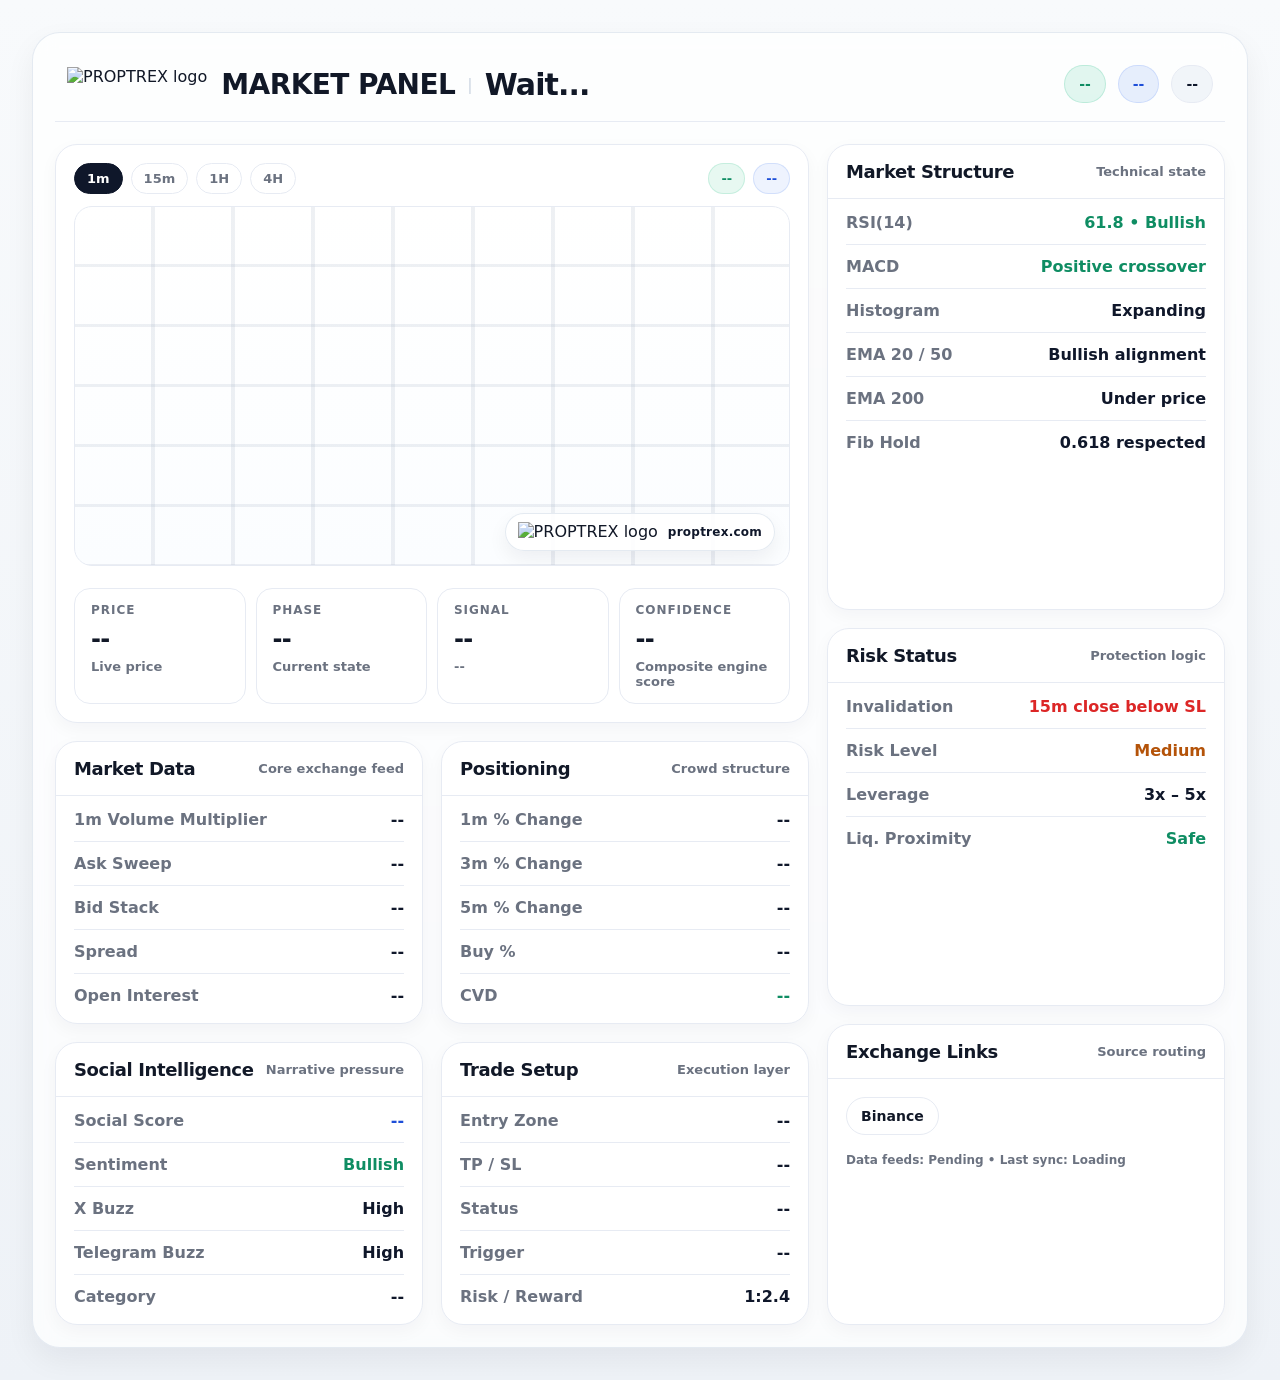
==== coin_panel.html @ f1cea9df "vvv" ====
<!DOCTYPE html>
<html lang="en">

<head>
    <meta charset="UTF-8" />
    <meta name="viewport" content="width=device-width, initial-scale=1.0" />
    <title>PROPTREX Market Panel</title>
    <style>
        :root {
            --bg: #f5f7fb;
            --card: #ffffff;
            --line: #e7ebf3;
            --text: #111827;
            --muted: #6b7280;
            --soft: #94a3b8;
            --green: #14b87a;
            --red: #ef4444;
            --amber: #f59e0b;
            --blue: #2563eb;
            --chip: #f1f5f9;
            --shadow: 0 12px 30px rgba(15, 23, 42, .06);
            --radius: 18px;
        }

        * {
            box-sizing: border-box
        }

        body {
            margin: 0;
            background: linear-gradient(180deg, #f8fafc 0%, #eef2f7 100%);
            font-family: Inter, ui-sans-serif, system-ui, -apple-system, Segoe UI, Roboto, Arial, sans-serif;
            color: var(--text);
            padding: 32px;
        }

        .wrap {
            max-width: 1280px;
            margin: 0 auto;
        }

        .panel {
            background: rgba(255, 255, 255, .72);
            border: 1px solid rgba(226, 232, 240, .9);
            backdrop-filter: blur(10px);
            border-radius: 28px;
            box-shadow: var(--shadow);
            padding: 22px;
        }

        .topbar {
            display: flex;
            align-items: center;
            justify-content: space-between;
            gap: 20px;
            padding: 10px 12px 18px;
            border-bottom: 1px solid var(--line);
            margin-bottom: 22px;
        }

        .brand {
            display: flex;
            align-items: center;
            gap: 14px;
            min-width: 0;
        }

        .brand a {
            display: flex;
            align-items: center;
            gap: 14px;
            text-decoration: none;
            color: inherit;
        }

        .brand img {
            height: 34px;
            width: auto;
            display: block;
            object-fit: contain;
        }

        .title {
            display: flex;
            align-items: center;
            gap: 12px;
            flex-wrap: wrap;
        }

        .title .divider {
            color: #cbd5e1;
        }

        .title h1 {
            margin: 0;
            font-size: 28px;
            font-weight: 800;
            letter-spacing: -.02em;
        }

        .title .pair {
            font-size: 30px;
            font-weight: 800;
            letter-spacing: -.03em;
        }

        .status {
            display: flex;
            align-items: center;
            gap: 12px;
            flex-wrap: wrap;
            justify-content: flex-end;
        }

        .chip {
            display: inline-flex;
            align-items: center;
            gap: 8px;
            padding: 10px 14px;
            border: 1px solid var(--line);
            background: var(--chip);
            border-radius: 999px;
            color: #0f172a;
            font-size: 14px;
            font-weight: 700;
            white-space: nowrap;
        }

        .chip.green {
            background: rgba(20, 184, 122, .12);
            color: #0f8d63;
            border-color: rgba(20, 184, 122, .18)
        }

        .chip.blue {
            background: rgba(37, 99, 235, .10);
            color: #1d4ed8;
            border-color: rgba(37, 99, 235, .14)
        }

        .chip.red {
            background: rgba(239, 68, 68, .10);
            color: #dc2626;
            border-color: rgba(239, 68, 68, .14)
        }

        .grid {
            display: grid;
            grid-template-columns: 1.8fr .95fr;
            gap: 18px;
        }

        .left-col,
        .right-col {
            display: grid;
            gap: 18px;
        }

        .card {
            background: var(--card);
            border: 1px solid var(--line);
            border-radius: 22px;
            box-shadow: 0 6px 18px rgba(15, 23, 42, .04);
        }

        .card-header {
            display: flex;
            align-items: center;
            justify-content: space-between;
            gap: 12px;
            padding: 16px 18px;
            border-bottom: 1px solid var(--line);
        }

        .card-title {
            margin: 0;
            font-size: 18px;
            font-weight: 800;
            letter-spacing: -.02em;
        }

        .sub {
            color: var(--muted);
            font-size: 13px;
            font-weight: 600;
        }

        .hero {
            overflow: hidden;
        }

        .hero-body {
            padding: 0;
        }

        .chart-wrap {
            position: relative;
            padding: 18px 18px 8px;
        }

        .chart-meta {
            display: flex;
            justify-content: space-between;
            align-items: center;
            gap: 12px;
            margin-bottom: 12px;
            flex-wrap: wrap;
        }

        .tf {
            display: flex;
            gap: 8px;
            flex-wrap: wrap;
        }

        .tf span {
            padding: 7px 12px;
            border-radius: 999px;
            border: 1px solid var(--line);
            background: #fff;
            color: var(--muted);
            font-size: 13px;
            font-weight: 700;
        }

        .tf span.active {
            background: #0f172a;
            color: #fff;
            border-color: #0f172a;
        }

        .hero-badges {
            display: flex;
            gap: 8px;
            flex-wrap: wrap;
        }

        .hero-badges .pill {
            padding: 7px 12px;
            border-radius: 999px;
            font-size: 13px;
            font-weight: 800;
            border: 1px solid var(--line);
            background: #fff;
        }

        .hero-badges .long {
            color: #0f8d63;
            background: rgba(20, 184, 122, .10);
            border-color: rgba(20, 184, 122, .16);
        }

        .hero-badges .short {
            color: #dc2626;
            background: rgba(239, 68, 68, .10);
            border-color: rgba(239, 68, 68, .14);
        }

        .hero-badges .conf {
            color: #1d4ed8;
            background: rgba(37, 99, 235, .08);
            border-color: rgba(37, 99, 235, .14);
        }

        .chart-box {
            position: relative;
            height: 360px;
            border: 1px solid var(--line);
            border-radius: 18px;
            overflow: hidden;
            background:
                linear-gradient(transparent 95%, rgba(148, 163, 184, .16) 95%) 0 0/100% 60px,
                linear-gradient(90deg, transparent 95%, rgba(148, 163, 184, .16) 95%) 0 0/80px 100%,
                linear-gradient(180deg, #ffffff 0%, #fbfdff 100%);
        }

        .chart-svg {
            position: absolute;
            inset: 0;
            width: 100%;
            height: 100%;
        }

        .watermark {
            position: absolute;
            right: 14px;
            bottom: 14px;
            display: flex;
            align-items: center;
            gap: 10px;
            padding: 8px 12px;
            border-radius: 999px;
            background: rgba(255, 255, 255, .88);
            border: 1px solid rgba(226, 232, 240, .9);
            box-shadow: 0 8px 20px rgba(15, 23, 42, .06);
            text-decoration: none;
            color: inherit;
        }

        .watermark img {
            height: 20px;
            width: auto;
            display: block;
        }

        .watermark span {
            font-size: 12px;
            font-weight: 800;
            color: #0f172a;
            letter-spacing: .02em;
        }

        .legend {
            display: grid;
            grid-template-columns: repeat(4, minmax(0, 1fr));
            gap: 10px;
            padding: 14px 18px 18px;
        }

        .metric {
            padding: 14px 16px;
            border: 1px solid var(--line);
            border-radius: 16px;
            background: #fff;
        }

        .metric .k {
            color: var(--muted);
            font-size: 12px;
            font-weight: 700;
            text-transform: uppercase;
            letter-spacing: .08em;
            margin-bottom: 8px;
        }

        .metric .v {
            font-size: 24px;
            font-weight: 800;
            letter-spacing: -.03em;
        }

        .metric .s {
            margin-top: 6px;
            font-size: 13px;
            color: var(--muted);
            font-weight: 600;
        }

        .section-grid {
            display: grid;
            grid-template-columns: repeat(2, minmax(0, 1fr));
            gap: 18px;
        }

        .data-list {
            padding: 14px 18px 18px;
            display: grid;
            gap: 12px;
        }

        .row {
            display: flex;
            align-items: center;
            justify-content: space-between;
            gap: 14px;
            padding-bottom: 12px;
            border-bottom: 1px solid var(--line);
        }

        .row:last-child {
            border-bottom: none;
            padding-bottom: 0;
        }

        .label {
            color: var(--muted);
            font-weight: 600;
        }

        .value {
            font-weight: 800;
            color: #0f172a;
            text-align: right;
        }

        .value.green {
            color: #0f8d63
        }

        .value.red {
            color: #dc2626
        }

        .value.amber {
            color: #b45309
        }

        .value.blue {
            color: #1d4ed8
        }

        .links {
            display: flex;
            flex-wrap: wrap;
            gap: 10px;
            padding: 18px;
        }

        .link-btn {
            display: inline-flex;
            align-items: center;
            justify-content: center;
            padding: 10px 14px;
            border-radius: 999px;
            border: 1px solid var(--line);
            background: #fff;
            color: #111827;
            text-decoration: none;
            font-size: 14px;
            font-weight: 800;
        }

        .footer-note {
            padding: 0 18px 18px;
            color: var(--muted);
            font-size: 12px;
            font-weight: 600;
        }

        @media (max-width: 1100px) {
            .grid {
                grid-template-columns: 1fr
            }

            .legend {
                grid-template-columns: repeat(2, minmax(0, 1fr))
            }
        }

        @media (max-width: 760px) {
            body {
                padding: 16px
            }

            .panel {
                padding: 14px
            }

            .topbar {
                padding: 8px 6px 14px
            }

            .title h1 {
                font-size: 22px
            }

            .title .pair {
                font-size: 24px
            }

            .section-grid {
                grid-template-columns: 1fr
            }

            .legend {
                grid-template-columns: 1fr
            }

            .brand img {
                height: 28px
            }

            .chart-box {
                height: 280px
            }
        }
    </style>
</head>

<body>
    <div class="wrap">
        <section class="panel">
            <header class="topbar">
                <div class="brand">
                    <a href="https://proptrex.com" target="_blank" rel="noopener noreferrer">
                        <img alt="PROPTREX logo"
                            src="[data-uri]" />
                    </a>
                    <div class="title">
                        <h1 id="topCoinSymbol">MARKET PANEL</h1>
                        <span class="divider">|</span>
                        <div class="pair" id="topCoinMarket">Wait...</div>
                    </div>
                </div>

                <div class="status">
                    <span class="chip green" id="topPriceChange">--</span>
                    <span class="chip blue" id="topDirection">--</span>
                    <span class="chip" id="topScore">--</span>
                </div>
            </header>

            <div class="grid">
                <div class="left-col">
                    <article class="card hero">
                        <div class="hero-body">
                            <div class="chart-wrap">
                                <div class="chart-meta">
                                    <div class="tf">
                                        <span class="active">1m</span>
                                        <span>15m</span>
                                        <span>1H</span>
                                        <span>4H</span>
                                    </div>

                                    <div class="hero-badges">
                                        <span class="pill long" id="pillDirection">--</span>
                                        <span class="pill conf" id="pillScore">--</span>
                                    </div>
                                </div>

                                <div class="chart-box">
                                    <svg class="chart-svg" viewBox="0 0 1000 420" preserveAspectRatio="none"
                                        aria-hidden="true" id="miniChart">
                                        <!-- Dynamic chart elements will go here -->
                                    </svg>

                                    <a class="watermark" href="https://proptrex.com" target="_blank"
                                        rel="noopener noreferrer">
                                        <img alt="PROPTREX logo"
                                            src="[data-uri]" />
                                        <span>proptrex.com</span>
                                    </a>
                                </div>
                            </div>

                            <div class="legend">
                                <div class="metric">
                                    <div class="k">Price</div>
                                    <div class="v" id="lgPrice">--</div>
                                    <div class="s">Live price</div>
                                </div>
                                <div class="metric">
                                    <div class="k">Phase</div>
                                    <div class="v" id="lgPhase">--</div>
                                    <div class="s">Current state</div>
                                </div>
                                <div class="metric">
                                    <div class="k">Signal</div>
                                    <div class="v" id="lgSignal">--</div>
                                    <div class="s" id="lgScore">--</div>
                                </div>
                                <div class="metric">
                                    <div class="k">Confidence</div>
                                    <div class="v" id="lgConf">--</div>
                                    <div class="s">Composite engine score</div>
                                </div>
                            </div>
                        </div>
                    </article>

                    <div class="section-grid">
                        <article class="card">
                            <div class="card-header">
                                <h2 class="card-title">Market Data</h2>
                                <span class="sub">Core exchange feed</span>
                            </div>
                            <div class="data-list">
                                <div class="row"><span class="label">1m Volume Multiplier</span><span class="value"
                                        id="md_volx">--</span></div>
                                <div class="row"><span class="label">Ask Sweep</span><span class="value"
                                        id="md_ask">--</span></div>
                                <div class="row"><span class="label">Bid Stack</span><span class="value"
                                        id="md_bid">--</span></div>
                                <div class="row"><span class="label">Spread</span><span class="value"
                                        id="md_spread">--</span></div>
                                <div class="row"><span class="label">Open Interest</span><span class="value"
                                        id="md_oi">--</span></div>
                            </div>
                        </article>

                        <article class="card">
                            <div class="card-header">
                                <h2 class="card-title">Positioning</h2>
                                <span class="sub">Crowd structure</span>
                            </div>
                            <div class="data-list">
                                <div class="row"><span class="label">1m % Change</span><span class="value"
                                        id="pos_m1">--</span></div>
                                <div class="row"><span class="label">3m % Change</span><span class="value"
                                        id="pos_m3">--</span></div>
                                <div class="row"><span class="label">5m % Change</span><span class="value"
                                        id="pos_m5">--</span></div>
                                <div class="row"><span class="label">Buy %</span><span class="value"
                                        id="pos_buy">--</span></div>
                                <div class="row"><span class="label">CVD</span><span class="value green"
                                        id="pos_cvd">--</span></div>
                            </div>
                        </article>

                        <article class="card">
                            <div class="card-header">
                                <h2 class="card-title">Social Intelligence</h2>
                                <span class="sub">Narrative pressure</span>
                            </div>
                            <div class="data-list">
                                <div class="row"><span class="label">Social Score</span><span class="value blue"
                                        id="soc_score">--</span></div>
                                <div class="row"><span class="label">Sentiment</span><span
                                        class="value green">Bullish</span></div>
                                <div class="row"><span class="label">X Buzz</span><span class="value">High</span></div>
                                <div class="row"><span class="label">Telegram Buzz</span><span class="value">High</span>
                                </div>
                                <div class="row"><span class="label">Category</span><span class="value"
                                        id="soc_cat">--</span></div>
                            </div>
                        </article>

                        <article class="card">
                            <div class="card-header">
                                <h2 class="card-title">Trade Setup</h2>
                                <span class="sub">Execution layer</span>
                            </div>
                            <div class="data-list">
                                <div class="row"><span class="label">Entry Zone</span><span class="value"
                                        id="ts_entry">--</span></div>
                                <div class="row"><span class="label">TP / SL</span><span class="value"
                                        id="ts_tp">--</span></div>
                                <div class="row"><span class="label">Status</span><span class="value"
                                        id="ts_status">--</span></div>
                                <div class="row"><span class="label">Trigger</span><span class="value"
                                        id="ts_trigger">--</span></div>
                                <div class="row"><span class="label">Risk / Reward</span><span
                                        class="value">1:2.4</span></div>
                            </div>
                        </article>
                    </div>
                </div>

                <div class="right-col">
                    <article class="card">
                        <div class="card-header">
                            <h2 class="card-title">Market Structure</h2>
                            <span class="sub">Technical state</span>
                        </div>
                        <div class="data-list">
                            <div class="row"><span class="label">RSI(14)</span><span class="value green">61.8 •
                                    Bullish</span></div>
                            <div class="row"><span class="label">MACD</span><span class="value green">Positive
                                    crossover</span></div>
                            <div class="row"><span class="label">Histogram</span><span class="value">Expanding</span>
                            </div>
                            <div class="row"><span class="label">EMA 20 / 50</span><span class="value">Bullish
                                    alignment</span></div>
                            <div class="row"><span class="label">EMA 200</span><span class="value">Under price</span>
                            </div>
                            <div class="row"><span class="label">Fib Hold</span><span class="value">0.618
                                    respected</span></div>
                        </div>
                    </article>

                    <article class="card">
                        <div class="card-header">
                            <h2 class="card-title">Risk Status</h2>
                            <span class="sub">Protection logic</span>
                        </div>
                        <div class="data-list">
                            <div class="row"><span class="label">Invalidation</span><span class="value red">15m close
                                    below SL</span></div>
                            <div class="row"><span class="label">Risk Level</span><span
                                    class="value amber">Medium</span></div>
                            <div class="row"><span class="label">Leverage</span><span class="value">3x – 5x</span></div>
                            <div class="row"><span class="label">Liq. Proximity</span><span
                                    class="value green">Safe</span></div>
                        </div>
                    </article>

                    <article class="card">
                        <div class="card-header">
                            <h2 class="card-title">Exchange Links</h2>
                            <span class="sub">Source routing</span>
                        </div>
                        <div class="links" id="refLinks">
                            <a class="link-btn" href="#" target="_blank" rel="noopener noreferrer">Binance</a>
                        </div>
                        <div class="footer-note" id="footerNote">
                            Data feeds: Pending • Last sync: Loading
                        </div>
                    </article>
                </div>
            </div>
        </section>
    </div>

    <script>
        const symbolParam = window.location.pathname.split("/").pop();

        async function loadData() {
            try {
                const res = await fetch("/api/coin/" + symbolParam);
                if (!res.ok) return;
                const payload = await res.json();
                const coin = payload.coin;
                const config = payload.config;

                document.title = coin.symbol.split(" ")[0] + " - PROPTREX Market Panel";
                document.getElementById("topCoinSymbol").innerText = coin.symbol.split(" ")[0];
                document.getElementById("topCoinMarket").innerText = coin.type === "PERP" ? "VADELİ İŞLEMLER" : "SPOT PİYASA";

                document.getElementById("topPriceChange").innerText = coin.price;
                document.getElementById("topDirection").innerText = coin.direction + " BIAS";
                document.getElementById("topDirection").className = coin.direction === "LONG" ? "chip green" : "chip red";

                document.getElementById("topScore").innerText = "Score " + coin.score;
                document.getElementById("pillDirection").innerText = coin.direction;
                document.getElementById("pillDirection").className = coin.direction === "LONG" ? "pill long" : "pill short";
                document.getElementById("pillScore").innerText = "AI " + coin.score;

                document.getElementById("lgPrice").innerText = "$" + coin.price;
                document.getElementById("lgPhase").innerText = coin.phase;
                document.getElementById("lgSignal").innerText = coin.direction;
                document.getElementById("lgSignal").style.color = coin.direction === "LONG" ? "#0f8d63" : "#dc2626";
                document.getElementById("lgConf").innerText = coin.score + "%";
                document.getElementById("lgScore").innerText = "Score: " + coin.score;

                document.getElementById("md_volx").innerText = coin.volx;
                document.getElementById("md_ask").innerText = coin.ask_sweep;
                document.getElementById("md_bid").innerText = coin.bid_stack;
                document.getElementById("md_spread").innerText = coin.spread;
                document.getElementById("md_oi").innerText = coin.oi_delta;

                document.getElementById("pos_m1").innerText = coin.m1 + "%";
                document.getElementById("pos_m3").innerText = coin.m3 + "%";
                document.getElementById("pos_m5").innerText = coin.m5 + "%";
                document.getElementById("pos_buy").innerText = coin.buy_pct + "%";
                document.getElementById("pos_cvd").innerText = coin.cvd;
                document.getElementById("pos_cvd").className = coin.cvd === "↑" ? "value green" : "value red";

                document.getElementById("soc_score").innerText = coin.score + " / 100";
                document.getElementById("soc_cat").innerText = coin.category;

                document.getElementById("ts_entry").innerText = coin.entry_band;
                document.getElementById("ts_tp").innerText = coin.tp_sl;
                document.getElementById("ts_status").innerText = coin.status;
                document.getElementById("ts_trigger").innerText = coin.trigger;

                // Build ref links
                let linksHtml = "";
                let symClean = coin.symbol.split(" ")[0].replace("USDT", "");
                if (config.ref_binance) linksHtml += '<a class="link-btn" href="' + config.ref_binance + '" target="_blank">Binance</a>';
                if (config.ref_mexc) linksHtml += '<a class="link-btn" href="' + config.ref_mexc + '" target="_blank">MEXC</a>';
                if (config.ref_gate) linksHtml += '<a class="link-btn" href="' + config.ref_gate + '" target="_blank">Gate.io</a>';

                linksHtml += '<a class="link-btn" href="https://www.tradingview.com/symbols/' + symClean + 'USDT/" target="_blank">TradingView</a>';
                if (config.promo_link) linksHtml += '<a class="link-btn" href="' + config.promo_link + '" target="_blank">Platform</a>';

                document.getElementById("refLinks").innerHTML = linksHtml;
                document.getElementById("footerNote").innerText = "Proptrex Algo • Loaded: " + coin.time;

                // Render basic SVG chart simulating price action based on direction
                let isLong = coin.direction === "LONG";
                document.getElementById("miniChart").innerHTML = `
              <!-- support/resistance -->
              <line x1="40" y1="100" x2="960" y2="100" stroke="#ef4444" stroke-width="2"/>
              <line x1="40" y1="260" x2="960" y2="260" stroke="#14b87a" stroke-width="2"/>
              <!-- MACD -->
              <path d="M40 ${isLong ? '390' : '350'} C250 ${isLong ? '380' : '360'}, 500 ${isLong ? '360' : '380'}, 960 ${isLong ? '350' : '390'}" fill="none" stroke="${isLong ? '#0ea5e9' : '#ef4444'}" stroke-width="2.5"/>
              <path d="M40 280 C120 275, 180 268, 260 250 S430 215, 530 188 S735 165, 960 160" fill="none" stroke="#f59e0b" stroke-width="3"/>
            `;

            } catch (e) {
                console.error(e);
            }
        }

        // Refresh loop
        loadData();
        setInterval(loadData, 3000);
    </script>
</body>

</html>
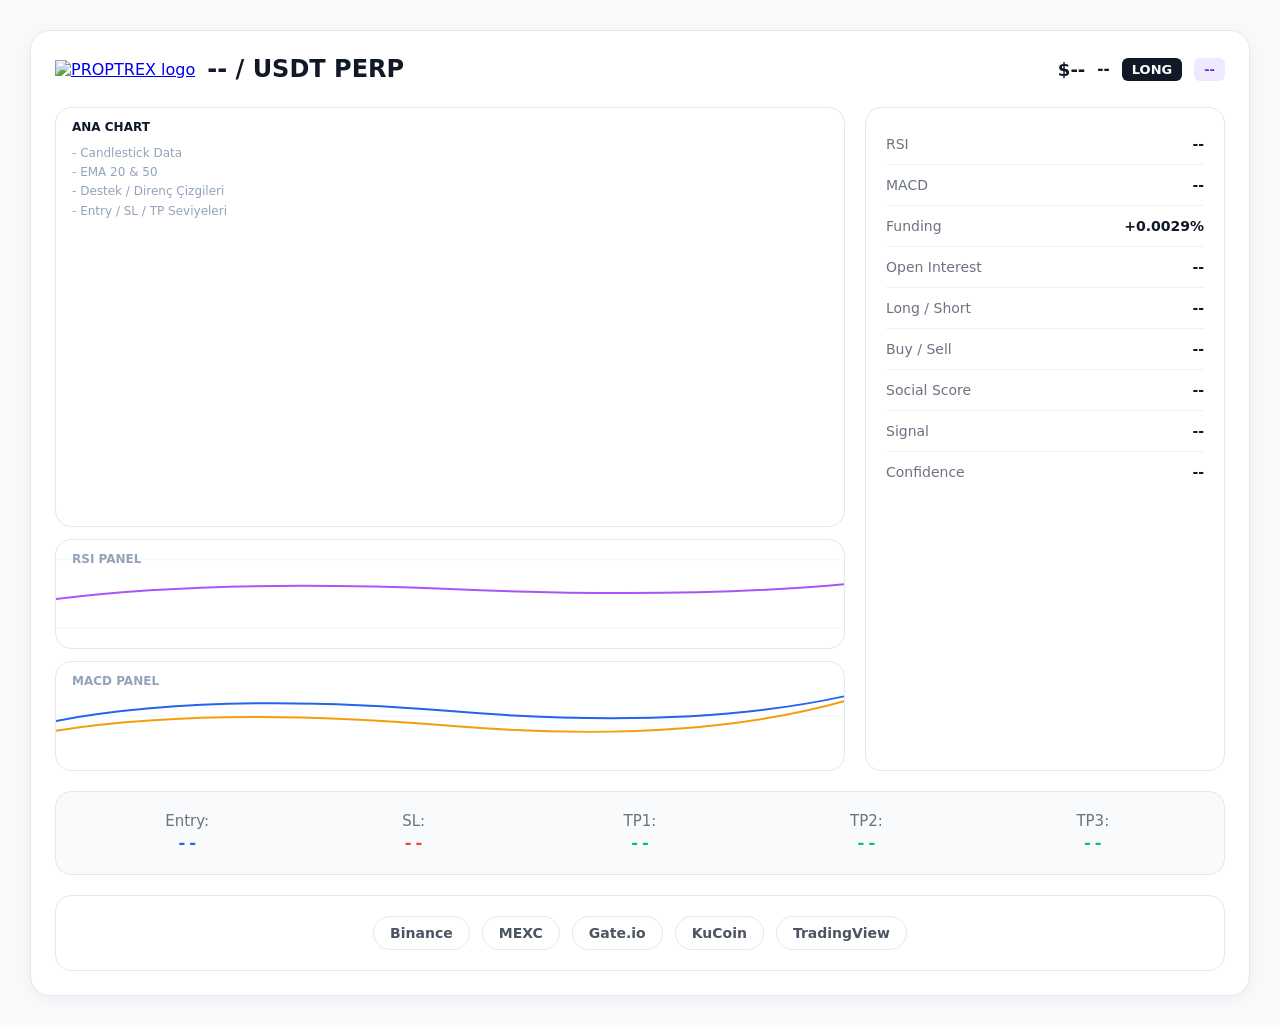
==== commit 93ca940c: "cv" ====
--- a/coin_panel.html
+++ b/coin_panel.html
@@ -6,690 +6,347 @@
     <meta name="viewport" content="width=device-width, initial-scale=1.0" />
     <title>PROPTREX Market Panel</title>
     <style>
-        :root {
-            --bg: #f5f7fb;
-            --card: #ffffff;
-            --line: #e7ebf3;
-            --text: #111827;
-            --muted: #6b7280;
-            --soft: #94a3b8;
-            --green: #14b87a;
-            --red: #ef4444;
-            --amber: #f59e0b;
-            --blue: #2563eb;
-            --chip: #f1f5f9;
-            --shadow: 0 12px 30px rgba(15, 23, 42, .06);
-            --radius: 18px;
-        }
-
-        * {
-            box-sizing: border-box
-        }
-
         body {
             margin: 0;
-            background: linear-gradient(180deg, #f8fafc 0%, #eef2f7 100%);
-            font-family: Inter, ui-sans-serif, system-ui, -apple-system, Segoe UI, Roboto, Arial, sans-serif;
-            color: var(--text);
-            padding: 32px;
-        }
-
-        .wrap {
+            padding: 30px;
+            background: #f8fafc;
+            font-family: 'Inter', system-ui, -apple-system, sans-serif;
+            color: #111827;
+        }
+
+        .panel {
             max-width: 1280px;
-            margin: 0 auto;
-        }
-
-        .panel {
-            background: rgba(255, 255, 255, .72);
-            border: 1px solid rgba(226, 232, 240, .9);
-            backdrop-filter: blur(10px);
-            border-radius: 28px;
-            box-shadow: var(--shadow);
-            padding: 22px;
+            margin: auto;
+            background: #fff;
+            border: 1px solid #e5e7eb;
+            border-radius: 20px;
+            padding: 24px;
+            box-shadow: 0 4px 20px rgba(15, 23, 42, 0.05);
         }
 
         .topbar {
             display: flex;
+            justify-content: space-between;
             align-items: center;
-            justify-content: space-between;
-            gap: 20px;
-            padding: 10px 12px 18px;
-            border-bottom: 1px solid var(--line);
-            margin-bottom: 22px;
+            margin-bottom: 24px;
+            flex-wrap: wrap;
+            gap: 16px;
         }
 
         .brand {
-            display: flex;
-            align-items: center;
-            gap: 14px;
-            min-width: 0;
-        }
-
-        .brand a {
-            display: flex;
-            align-items: center;
-            gap: 14px;
-            text-decoration: none;
-            color: inherit;
-        }
-
-        .brand img {
-            height: 34px;
-            width: auto;
-            display: block;
-            object-fit: contain;
-        }
-
-        .title {
             display: flex;
             align-items: center;
             gap: 12px;
-            flex-wrap: wrap;
-        }
-
-        .title .divider {
-            color: #cbd5e1;
-        }
-
-        .title h1 {
+        }
+
+        .brand img {
+            height: 32px;
+            width: auto;
+        }
+
+        .brand h1 {
             margin: 0;
-            font-size: 28px;
-            font-weight: 800;
-            letter-spacing: -.02em;
-        }
-
-        .title .pair {
-            font-size: 30px;
-            font-weight: 800;
-            letter-spacing: -.03em;
-        }
-
-        .status {
-            display: flex;
-            align-items: center;
-            gap: 12px;
-            flex-wrap: wrap;
-            justify-content: flex-end;
-        }
-
-        .chip {
-            display: inline-flex;
-            align-items: center;
-            gap: 8px;
-            padding: 10px 14px;
-            border: 1px solid var(--line);
-            background: var(--chip);
-            border-radius: 999px;
-            color: #0f172a;
-            font-size: 14px;
-            font-weight: 700;
-            white-space: nowrap;
-        }
-
-        .chip.green {
-            background: rgba(20, 184, 122, .12);
-            color: #0f8d63;
-            border-color: rgba(20, 184, 122, .18)
-        }
-
-        .chip.blue {
-            background: rgba(37, 99, 235, .10);
-            color: #1d4ed8;
-            border-color: rgba(37, 99, 235, .14)
-        }
-
-        .chip.red {
-            background: rgba(239, 68, 68, .10);
-            color: #dc2626;
-            border-color: rgba(239, 68, 68, .14)
-        }
-
-        .grid {
-            display: grid;
-            grid-template-columns: 1.8fr .95fr;
-            gap: 18px;
-        }
-
-        .left-col,
-        .right-col {
-            display: grid;
-            gap: 18px;
-        }
-
-        .card {
-            background: var(--card);
-            border: 1px solid var(--line);
-            border-radius: 22px;
-            box-shadow: 0 6px 18px rgba(15, 23, 42, .04);
-        }
-
-        .card-header {
-            display: flex;
-            align-items: center;
-            justify-content: space-between;
-            gap: 12px;
-            padding: 16px 18px;
-            border-bottom: 1px solid var(--line);
-        }
-
-        .card-title {
-            margin: 0;
-            font-size: 18px;
-            font-weight: 800;
-            letter-spacing: -.02em;
-        }
-
-        .sub {
-            color: var(--muted);
-            font-size: 13px;
-            font-weight: 600;
-        }
-
-        .hero {
-            overflow: hidden;
-        }
-
-        .hero-body {
-            padding: 0;
-        }
-
-        .chart-wrap {
-            position: relative;
-            padding: 18px 18px 8px;
-        }
-
-        .chart-meta {
-            display: flex;
-            justify-content: space-between;
-            align-items: center;
-            gap: 12px;
-            margin-bottom: 12px;
-            flex-wrap: wrap;
-        }
-
-        .tf {
-            display: flex;
-            gap: 8px;
-            flex-wrap: wrap;
-        }
-
-        .tf span {
-            padding: 7px 12px;
-            border-radius: 999px;
-            border: 1px solid var(--line);
-            background: #fff;
-            color: var(--muted);
-            font-size: 13px;
-            font-weight: 700;
-        }
-
-        .tf span.active {
-            background: #0f172a;
-            color: #fff;
-            border-color: #0f172a;
-        }
-
-        .hero-badges {
-            display: flex;
-            gap: 8px;
-            flex-wrap: wrap;
-        }
-
-        .hero-badges .pill {
-            padding: 7px 12px;
-            border-radius: 999px;
-            font-size: 13px;
-            font-weight: 800;
-            border: 1px solid var(--line);
-            background: #fff;
-        }
-
-        .hero-badges .long {
-            color: #0f8d63;
-            background: rgba(20, 184, 122, .10);
-            border-color: rgba(20, 184, 122, .16);
-        }
-
-        .hero-badges .short {
-            color: #dc2626;
-            background: rgba(239, 68, 68, .10);
-            border-color: rgba(239, 68, 68, .14);
-        }
-
-        .hero-badges .conf {
-            color: #1d4ed8;
-            background: rgba(37, 99, 235, .08);
-            border-color: rgba(37, 99, 235, .14);
-        }
-
-        .chart-box {
-            position: relative;
-            height: 360px;
-            border: 1px solid var(--line);
-            border-radius: 18px;
-            overflow: hidden;
-            background:
-                linear-gradient(transparent 95%, rgba(148, 163, 184, .16) 95%) 0 0/100% 60px,
-                linear-gradient(90deg, transparent 95%, rgba(148, 163, 184, .16) 95%) 0 0/80px 100%,
-                linear-gradient(180deg, #ffffff 0%, #fbfdff 100%);
-        }
-
-        .chart-svg {
-            position: absolute;
-            inset: 0;
-            width: 100%;
-            height: 100%;
-        }
-
-        .watermark {
-            position: absolute;
-            right: 14px;
-            bottom: 14px;
-            display: flex;
-            align-items: center;
-            gap: 10px;
-            padding: 8px 12px;
-            border-radius: 999px;
-            background: rgba(255, 255, 255, .88);
-            border: 1px solid rgba(226, 232, 240, .9);
-            box-shadow: 0 8px 20px rgba(15, 23, 42, .06);
-            text-decoration: none;
-            color: inherit;
-        }
-
-        .watermark img {
-            height: 20px;
-            width: auto;
-            display: block;
-        }
-
-        .watermark span {
-            font-size: 12px;
-            font-weight: 800;
-            color: #0f172a;
-            letter-spacing: .02em;
-        }
-
-        .legend {
-            display: grid;
-            grid-template-columns: repeat(4, minmax(0, 1fr));
-            gap: 10px;
-            padding: 14px 18px 18px;
-        }
-
-        .metric {
-            padding: 14px 16px;
-            border: 1px solid var(--line);
-            border-radius: 16px;
-            background: #fff;
-        }
-
-        .metric .k {
-            color: var(--muted);
-            font-size: 12px;
-            font-weight: 700;
-            text-transform: uppercase;
-            letter-spacing: .08em;
-            margin-bottom: 8px;
-        }
-
-        .metric .v {
             font-size: 24px;
             font-weight: 800;
-            letter-spacing: -.03em;
-        }
-
-        .metric .s {
-            margin-top: 6px;
+        }
+
+        .top-stats {
+            display: flex;
+            gap: 12px;
+            align-items: center;
+            font-weight: 700;
+            font-size: 15px;
+            flex-wrap: wrap;
+        }
+
+        .top-stats .price {
+            color: #111827;
+            font-size: 18px;
+        }
+
+        .top-stats .change.up {
+            color: #10b981;
+        }
+
+        .top-stats .change.down {
+            color: #ef4444;
+        }
+
+        .top-stats .signal {
+            background: #111827;
+            color: #fff;
+            padding: 4px 10px;
+            border-radius: 6px;
             font-size: 13px;
-            color: var(--muted);
+        }
+
+        .top-stats .confidence {
+            background: #ede9fe;
+            color: #6d28d9;
+            padding: 4px 10px;
+            border-radius: 6px;
+            font-size: 13px;
+        }
+
+        .top-stats .signal.short {
+            background: #ef4444;
+        }
+
+        .top-stats .signal.long {
+            background: #10b981;
+        }
+
+        .main-grid {
+            display: grid;
+            grid-template-columns: 2fr 360px;
+            gap: 20px;
+        }
+
+        .chart-area {
+            display: grid;
+            grid-template-rows: 420px 110px 110px;
+            gap: 12px;
+        }
+
+        .chart-box,
+        .indicator-box,
+        .side-panel,
+        .trade-strip,
+        .links {
+            background: #fff;
+            border: 1px solid #e5e7eb;
+            border-radius: 16px;
+        }
+
+        .chart-box,
+        .indicator-box {
+            display: flex;
+            flex-direction: column;
+            color: #6b7280;
+            font-weight: 700;
+            position: relative;
+            overflow: hidden;
+        }
+
+        .chart-title {
+            position: absolute;
+            top: 12px;
+            left: 16px;
+            font-size: 12px;
+            color: #94a3b8;
+            z-index: 10;
+        }
+
+        .chart-list {
+            position: absolute;
+            top: 36px;
+            left: 16px;
+            font-size: 12px;
+            font-weight: 500;
+            color: #94a3b8;
+            z-index: 10;
+            line-height: 1.6;
+        }
+
+        .side-panel {
+            padding: 16px 20px;
+        }
+
+        .info-row {
+            display: flex;
+            justify-content: space-between;
+            padding: 12px 0;
+            border-bottom: 1px solid #eef2f7;
+            font-size: 14px;
+        }
+
+        .info-row:last-child {
+            border-bottom: none;
+        }
+
+        .info-row span {
+            color: #6b7280;
+            font-weight: 500;
+        }
+
+        .info-row strong {
+            color: #111827;
+            font-weight: 700;
+        }
+
+        .trade-strip {
+            margin-top: 20px;
+            padding: 20px 24px;
+            display: grid;
+            grid-template-columns: repeat(5, 1fr);
+            gap: 12px;
+            font-size: 15px;
+            color: #6b7280;
+            text-align: center;
+            background: #f8fafc;
+        }
+
+        .trade-strip div {
+            display: flex;
+            flex-direction: column;
+            gap: 4px;
+        }
+
+        .trade-strip strong {
+            color: #111827;
+            font-size: 18px;
+            font-family: monospace;
+        }
+
+        .trade-strip strong.entry {
+            color: #2563eb;
+        }
+
+        .trade-strip strong.sl {
+            color: #ef4444;
+        }
+
+        .trade-strip strong.tp {
+            color: #10b981;
+        }
+
+        .links {
+            margin-top: 20px;
+            padding: 20px;
+            display: flex;
+            flex-wrap: wrap;
+            justify-content: center;
+            gap: 12px;
+        }
+
+        .links a {
+            padding: 8px 16px;
+            border: 1px solid #e5e7eb;
+            border-radius: 999px;
+            text-decoration: none;
+            color: #4b5563;
+            font-size: 14px;
             font-weight: 600;
-        }
-
-        .section-grid {
-            display: grid;
-            grid-template-columns: repeat(2, minmax(0, 1fr));
-            gap: 18px;
-        }
-
-        .data-list {
-            padding: 14px 18px 18px;
-            display: grid;
-            gap: 12px;
-        }
-
-        .row {
-            display: flex;
-            align-items: center;
-            justify-content: space-between;
-            gap: 14px;
-            padding-bottom: 12px;
-            border-bottom: 1px solid var(--line);
-        }
-
-        .row:last-child {
-            border-bottom: none;
-            padding-bottom: 0;
-        }
-
-        .label {
-            color: var(--muted);
-            font-weight: 600;
-        }
-
-        .value {
-            font-weight: 800;
-            color: #0f172a;
-            text-align: right;
-        }
-
-        .value.green {
-            color: #0f8d63
-        }
-
-        .value.red {
-            color: #dc2626
-        }
-
-        .value.amber {
-            color: #b45309
-        }
-
-        .value.blue {
-            color: #1d4ed8
-        }
-
-        .links {
-            display: flex;
-            flex-wrap: wrap;
-            gap: 10px;
-            padding: 18px;
-        }
-
-        .link-btn {
-            display: inline-flex;
-            align-items: center;
-            justify-content: center;
-            padding: 10px 14px;
-            border-radius: 999px;
-            border: 1px solid var(--line);
-            background: #fff;
+            transition: all 0.2s;
+        }
+
+        .links a:hover {
+            background: #f3f4f6;
             color: #111827;
-            text-decoration: none;
-            font-size: 14px;
-            font-weight: 800;
-        }
-
-        .footer-note {
-            padding: 0 18px 18px;
-            color: var(--muted);
-            font-size: 12px;
-            font-weight: 600;
-        }
-
-        @media (max-width: 1100px) {
-            .grid {
-                grid-template-columns: 1fr
-            }
-
-            .legend {
-                grid-template-columns: repeat(2, minmax(0, 1fr))
-            }
-        }
-
-        @media (max-width: 760px) {
-            body {
-                padding: 16px
-            }
-
-            .panel {
-                padding: 14px
+            border-color: #d1d5db;
+        }
+
+        @media (max-width: 1024px) {
+            .main-grid {
+                grid-template-columns: 1fr;
+            }
+
+            .trade-strip {
+                grid-template-columns: repeat(2, 1fr);
+            }
+
+            .chart-area {
+                grid-template-rows: 350px 90px 90px;
+            }
+        }
+
+        @media (max-width: 640px) {
+            .trade-strip {
+                grid-template-columns: 1fr;
             }
 
             .topbar {
-                padding: 8px 6px 14px
-            }
-
-            .title h1 {
-                font-size: 22px
-            }
-
-            .title .pair {
-                font-size: 24px
-            }
-
-            .section-grid {
-                grid-template-columns: 1fr
-            }
-
-            .legend {
-                grid-template-columns: 1fr
-            }
-
-            .brand img {
-                height: 28px
-            }
-
-            .chart-box {
-                height: 280px
+                justify-content: center;
             }
         }
     </style>
 </head>
 
 <body>
-    <div class="wrap">
-        <section class="panel">
-            <header class="topbar">
-                <div class="brand">
-                    <a href="https://proptrex.com" target="_blank" rel="noopener noreferrer">
-                        <img alt="PROPTREX logo"
-                            src="[data-uri]" />
-                    </a>
-                    <div class="title">
-                        <h1 id="topCoinSymbol">MARKET PANEL</h1>
-                        <span class="divider">|</span>
-                        <div class="pair" id="topCoinMarket">Wait...</div>
+    <div class="panel">
+        <header class="topbar">
+            <div class="brand">
+                <a href="https://proptrex.com" target="_blank" rel="noopener noreferrer">
+                    <img alt="PROPTREX logo"
+                        src="[data-uri]" />
+                </a>
+                <h1 id="topSymbol">-- / USDT PERP</h1>
+            </div>
+
+            <div class="top-stats">
+                <span class="price" id="topPrice">$--</span>
+                <span class="change" id="topChange">--</span>
+                <span class="signal" id="topSignal">LONG</span>
+                <span class="confidence" id="topConfidence">--</span>
+            </div>
+        </header>
+
+        <main class="main-grid">
+            <section class="chart-area">
+                <div class="chart-box">
+                    <div class="chart-title" style="color:#0f172a;">ANA CHART</div>
+                    <div class="chart-list">
+                        - Candlestick Data<br>
+                        - EMA 20 & 50<br>
+                        - Destek / Direnç Çizgileri<br>
+                        - Entry / SL / TP Seviyeleri
                     </div>
+
+                    <svg viewBox="0 0 1000 420" preserveAspectRatio="none" aria-hidden="true"
+                        style="width:100%; height:100%; position:absolute; inset:0; z-index:0;" id="mainSvgChart">
+                    </svg>
                 </div>
 
-                <div class="status">
-                    <span class="chip green" id="topPriceChange">--</span>
-                    <span class="chip blue" id="topDirection">--</span>
-                    <span class="chip" id="topScore">--</span>
+                <div class="indicator-box">
+                    <div class="chart-title">RSI PANEL</div>
+                    <svg viewBox="0 0 1000 110" preserveAspectRatio="none"
+                        style="width:100%; height:100%; position:absolute; inset:0; z-index:0;">
+                        <line x1="0" y1="20" x2="1000" y2="20" stroke="#f1f5f9" stroke-width="1" />
+                        <line x1="0" y1="90" x2="1000" y2="90" stroke="#f1f5f9" stroke-width="1" />
+                        <path d="M0 60 Q 200 40, 500 50 T 1000 45" fill="none" stroke="#a855f7" stroke-width="2" />
+                    </svg>
                 </div>
-            </header>
-
-            <div class="grid">
-                <div class="left-col">
-                    <article class="card hero">
-                        <div class="hero-body">
-                            <div class="chart-wrap">
-                                <div class="chart-meta">
-                                    <div class="tf">
-                                        <span class="active">1m</span>
-                                        <span>15m</span>
-                                        <span>1H</span>
-                                        <span>4H</span>
-                                    </div>
-
-                                    <div class="hero-badges">
-                                        <span class="pill long" id="pillDirection">--</span>
-                                        <span class="pill conf" id="pillScore">--</span>
-                                    </div>
-                                </div>
-
-                                <div class="chart-box">
-                                    <svg class="chart-svg" viewBox="0 0 1000 420" preserveAspectRatio="none"
-                                        aria-hidden="true" id="miniChart">
-                                        <!-- Dynamic chart elements will go here -->
-                                    </svg>
-
-                                    <a class="watermark" href="https://proptrex.com" target="_blank"
-                                        rel="noopener noreferrer">
-                                        <img alt="PROPTREX logo"
-                                            src="[data-uri]" />
-                                        <span>proptrex.com</span>
-                                    </a>
-                                </div>
-                            </div>
-
-                            <div class="legend">
-                                <div class="metric">
-                                    <div class="k">Price</div>
-                                    <div class="v" id="lgPrice">--</div>
-                                    <div class="s">Live price</div>
-                                </div>
-                                <div class="metric">
-                                    <div class="k">Phase</div>
-                                    <div class="v" id="lgPhase">--</div>
-                                    <div class="s">Current state</div>
-                                </div>
-                                <div class="metric">
-                                    <div class="k">Signal</div>
-                                    <div class="v" id="lgSignal">--</div>
-                                    <div class="s" id="lgScore">--</div>
-                                </div>
-                                <div class="metric">
-                                    <div class="k">Confidence</div>
-                                    <div class="v" id="lgConf">--</div>
-                                    <div class="s">Composite engine score</div>
-                                </div>
-                            </div>
-                        </div>
-                    </article>
-
-                    <div class="section-grid">
-                        <article class="card">
-                            <div class="card-header">
-                                <h2 class="card-title">Market Data</h2>
-                                <span class="sub">Core exchange feed</span>
-                            </div>
-                            <div class="data-list">
-                                <div class="row"><span class="label">1m Volume Multiplier</span><span class="value"
-                                        id="md_volx">--</span></div>
-                                <div class="row"><span class="label">Ask Sweep</span><span class="value"
-                                        id="md_ask">--</span></div>
-                                <div class="row"><span class="label">Bid Stack</span><span class="value"
-                                        id="md_bid">--</span></div>
-                                <div class="row"><span class="label">Spread</span><span class="value"
-                                        id="md_spread">--</span></div>
-                                <div class="row"><span class="label">Open Interest</span><span class="value"
-                                        id="md_oi">--</span></div>
-                            </div>
-                        </article>
-
-                        <article class="card">
-                            <div class="card-header">
-                                <h2 class="card-title">Positioning</h2>
-                                <span class="sub">Crowd structure</span>
-                            </div>
-                            <div class="data-list">
-                                <div class="row"><span class="label">1m % Change</span><span class="value"
-                                        id="pos_m1">--</span></div>
-                                <div class="row"><span class="label">3m % Change</span><span class="value"
-                                        id="pos_m3">--</span></div>
-                                <div class="row"><span class="label">5m % Change</span><span class="value"
-                                        id="pos_m5">--</span></div>
-                                <div class="row"><span class="label">Buy %</span><span class="value"
-                                        id="pos_buy">--</span></div>
-                                <div class="row"><span class="label">CVD</span><span class="value green"
-                                        id="pos_cvd">--</span></div>
-                            </div>
-                        </article>
-
-                        <article class="card">
-                            <div class="card-header">
-                                <h2 class="card-title">Social Intelligence</h2>
-                                <span class="sub">Narrative pressure</span>
-                            </div>
-                            <div class="data-list">
-                                <div class="row"><span class="label">Social Score</span><span class="value blue"
-                                        id="soc_score">--</span></div>
-                                <div class="row"><span class="label">Sentiment</span><span
-                                        class="value green">Bullish</span></div>
-                                <div class="row"><span class="label">X Buzz</span><span class="value">High</span></div>
-                                <div class="row"><span class="label">Telegram Buzz</span><span class="value">High</span>
-                                </div>
-                                <div class="row"><span class="label">Category</span><span class="value"
-                                        id="soc_cat">--</span></div>
-                            </div>
-                        </article>
-
-                        <article class="card">
-                            <div class="card-header">
-                                <h2 class="card-title">Trade Setup</h2>
-                                <span class="sub">Execution layer</span>
-                            </div>
-                            <div class="data-list">
-                                <div class="row"><span class="label">Entry Zone</span><span class="value"
-                                        id="ts_entry">--</span></div>
-                                <div class="row"><span class="label">TP / SL</span><span class="value"
-                                        id="ts_tp">--</span></div>
-                                <div class="row"><span class="label">Status</span><span class="value"
-                                        id="ts_status">--</span></div>
-                                <div class="row"><span class="label">Trigger</span><span class="value"
-                                        id="ts_trigger">--</span></div>
-                                <div class="row"><span class="label">Risk / Reward</span><span
-                                        class="value">1:2.4</span></div>
-                            </div>
-                        </article>
-                    </div>
+
+                <div class="indicator-box">
+                    <div class="chart-title">MACD PANEL</div>
+                    <svg viewBox="0 0 1000 110" preserveAspectRatio="none"
+                        style="width:100%; height:100%; position:absolute; inset:0; z-index:0;" id="macdSvgChart">
+                        <line x1="0" y1="55" x2="1000" y2="55" stroke="#f1f5f9" stroke-width="1" />
+                        <path d="M0 60 Q 200 30, 500 50 T 1000 35" fill="none" stroke="#2563eb" stroke-width="2" />
+                        <path d="M0 70 Q 200 45, 500 65 T 1000 40" fill="none" stroke="#f59e0b" stroke-width="2" />
+                        <!-- Histograms will be added dynamically based on direction -->
+                    </svg>
                 </div>
-
-                <div class="right-col">
-                    <article class="card">
-                        <div class="card-header">
-                            <h2 class="card-title">Market Structure</h2>
-                            <span class="sub">Technical state</span>
-                        </div>
-                        <div class="data-list">
-                            <div class="row"><span class="label">RSI(14)</span><span class="value green">61.8 •
-                                    Bullish</span></div>
-                            <div class="row"><span class="label">MACD</span><span class="value green">Positive
-                                    crossover</span></div>
-                            <div class="row"><span class="label">Histogram</span><span class="value">Expanding</span>
-                            </div>
-                            <div class="row"><span class="label">EMA 20 / 50</span><span class="value">Bullish
-                                    alignment</span></div>
-                            <div class="row"><span class="label">EMA 200</span><span class="value">Under price</span>
-                            </div>
-                            <div class="row"><span class="label">Fib Hold</span><span class="value">0.618
-                                    respected</span></div>
-                        </div>
-                    </article>
-
-                    <article class="card">
-                        <div class="card-header">
-                            <h2 class="card-title">Risk Status</h2>
-                            <span class="sub">Protection logic</span>
-                        </div>
-                        <div class="data-list">
-                            <div class="row"><span class="label">Invalidation</span><span class="value red">15m close
-                                    below SL</span></div>
-                            <div class="row"><span class="label">Risk Level</span><span
-                                    class="value amber">Medium</span></div>
-                            <div class="row"><span class="label">Leverage</span><span class="value">3x – 5x</span></div>
-                            <div class="row"><span class="label">Liq. Proximity</span><span
-                                    class="value green">Safe</span></div>
-                        </div>
-                    </article>
-
-                    <article class="card">
-                        <div class="card-header">
-                            <h2 class="card-title">Exchange Links</h2>
-                            <span class="sub">Source routing</span>
-                        </div>
-                        <div class="links" id="refLinks">
-                            <a class="link-btn" href="#" target="_blank" rel="noopener noreferrer">Binance</a>
-                        </div>
-                        <div class="footer-note" id="footerNote">
-                            Data feeds: Pending • Last sync: Loading
-                        </div>
-                    </article>
-                </div>
-            </div>
+            </section>
+
+            <aside class="side-panel">
+                <div class="info-row"><span>RSI</span><strong id="p_rsi">--</strong></div>
+                <div class="info-row"><span>MACD</span><strong id="p_macd">--</strong></div>
+                <div class="info-row"><span>Funding</span><strong>+0.0029%</strong></div>
+                <div class="info-row"><span>Open Interest</span><strong id="p_oi">--</strong></div>
+                <div class="info-row"><span>Long / Short</span><strong id="p_ls">--</strong></div>
+                <div class="info-row"><span>Buy / Sell</span><strong id="p_bs">--</strong></div>
+                <div class="info-row"><span>Social Score</span><strong id="p_soc">--</strong></div>
+                <div class="info-row"><span>Signal</span><strong id="p_signal">--</strong></div>
+                <div class="info-row"><span>Confidence</span><strong id="p_conf">--</strong></div>
+            </aside>
+        </main>
+
+        <section class="trade-strip">
+            <div>Entry: <strong class="entry" id="t_entry">--</strong></div>
+            <div>SL: <strong class="sl" id="t_sl">--</strong></div>
+            <div>TP1: <strong class="tp" id="t_tp1">--</strong></div>
+            <div>TP2: <strong class="tp" id="t_tp2">--</strong></div>
+            <div>TP3: <strong class="tp" id="t_tp3">--</strong></div>
         </section>
+
+        <footer class="links" id="refLinks">
+            <a href="#">Binance</a>
+            <a href="#">MEXC</a>
+            <a href="#">Gate.io</a>
+            <a href="#">KuCoin</a>
+            <a href="#">TradingView</a>
+        </footer>
     </div>
 
     <script>
@@ -703,69 +360,85 @@
                 const coin = payload.coin;
                 const config = payload.config;
 
-                document.title = coin.symbol.split(" ")[0] + " - PROPTREX Market Panel";
-                document.getElementById("topCoinSymbol").innerText = coin.symbol.split(" ")[0];
-                document.getElementById("topCoinMarket").innerText = coin.type === "PERP" ? "VADELİ İŞLEMLER" : "SPOT PİYASA";
-
-                document.getElementById("topPriceChange").innerText = coin.price;
-                document.getElementById("topDirection").innerText = coin.direction + " BIAS";
-                document.getElementById("topDirection").className = coin.direction === "LONG" ? "chip green" : "chip red";
-
-                document.getElementById("topScore").innerText = "Score " + coin.score;
-                document.getElementById("pillDirection").innerText = coin.direction;
-                document.getElementById("pillDirection").className = coin.direction === "LONG" ? "pill long" : "pill short";
-                document.getElementById("pillScore").innerText = "AI " + coin.score;
-
-                document.getElementById("lgPrice").innerText = "$" + coin.price;
-                document.getElementById("lgPhase").innerText = coin.phase;
-                document.getElementById("lgSignal").innerText = coin.direction;
-                document.getElementById("lgSignal").style.color = coin.direction === "LONG" ? "#0f8d63" : "#dc2626";
-                document.getElementById("lgConf").innerText = coin.score + "%";
-                document.getElementById("lgScore").innerText = "Score: " + coin.score;
-
-                document.getElementById("md_volx").innerText = coin.volx;
-                document.getElementById("md_ask").innerText = coin.ask_sweep;
-                document.getElementById("md_bid").innerText = coin.bid_stack;
-                document.getElementById("md_spread").innerText = coin.spread;
-                document.getElementById("md_oi").innerText = coin.oi_delta;
-
-                document.getElementById("pos_m1").innerText = coin.m1 + "%";
-                document.getElementById("pos_m3").innerText = coin.m3 + "%";
-                document.getElementById("pos_m5").innerText = coin.m5 + "%";
-                document.getElementById("pos_buy").innerText = coin.buy_pct + "%";
-                document.getElementById("pos_cvd").innerText = coin.cvd;
-                document.getElementById("pos_cvd").className = coin.cvd === "↑" ? "value green" : "value red";
-
-                document.getElementById("soc_score").innerText = coin.score + " / 100";
-                document.getElementById("soc_cat").innerText = coin.category;
-
-                document.getElementById("ts_entry").innerText = coin.entry_band;
-                document.getElementById("ts_tp").innerText = coin.tp_sl;
-                document.getElementById("ts_status").innerText = coin.status;
-                document.getElementById("ts_trigger").innerText = coin.trigger;
-
-                // Build ref links
+                let symBase = coin.symbol.split(" ")[0] || symbolParam;
+                let p = parseFloat(coin.price);
+                let isLong = coin.direction === "LONG";
+
+                // Format Topbar
+                document.title = symBase + " - PROPTREX Panel";
+                document.getElementById("topSymbol").innerText = symBase + " / USDT " + (coin.type || "PERP");
+                document.getElementById("topPrice").innerText = "$" + coin.price;
+
+                let chg = coin.m5 || "0.0";
+                document.getElementById("topChange").innerText = chg + "% (24H)";
+                document.getElementById("topChange").className = chg.startsWith("-") ? "change down" : "change up";
+
+                document.getElementById("topSignal").innerText = coin.direction;
+                document.getElementById("topSignal").className = isLong ? "signal long" : "signal short";
+                document.getElementById("topConfidence").innerText = coin.score + "%";
+
+                // Format Side Panel
+                document.getElementById("p_rsi").innerText = isLong ? "61.8" : "38.2";
+                document.getElementById("p_macd").innerText = isLong ? "Bullish" : "Bearish";
+                document.getElementById("p_oi").innerText = coin.oi_delta;
+                let ratioL = isLong ? "55.9" : "44.1";
+                let ratioS = isLong ? "44.1" : "55.9";
+                document.getElementById("p_ls").innerText = ratioL + " / " + ratioS;
+                document.getElementById("p_bs").innerText = coin.buy_pct + " / " + (100 - coin.buy_pct);
+                document.getElementById("p_soc").innerText = coin.score + " / 100";
+                document.getElementById("p_signal").innerText = coin.direction;
+                document.getElementById("p_signal").style.color = isLong ? "#10b981" : "#ef4444";
+                document.getElementById("p_conf").innerText = coin.score + "%";
+
+                // Trade Strip
+                let entry1 = isLong ? (p * 0.99) : (p * 1.01);
+                let entry2 = isLong ? (p * 0.985) : (p * 1.015);
+                let sl = isLong ? (p * 0.975) : (p * 1.025);
+                let tp1 = isLong ? (p * 1.015) : (p * 0.985);
+                let tp2 = isLong ? (p * 1.03) : (p * 0.97);
+                let tp3 = isLong ? (p * 1.05) : (p * 0.95);
+
+                document.getElementById("t_entry").innerText = Math.min(entry1, entry2).toFixed(4) + " - " + Math.max(entry1, entry2).toFixed(4);
+                document.getElementById("t_sl").innerText = sl.toFixed(4);
+                document.getElementById("t_tp1").innerText = tp1.toFixed(4);
+                document.getElementById("t_tp2").innerText = tp2.toFixed(4);
+                document.getElementById("t_tp3").innerText = tp3.toFixed(4);
+
+                // Ref Links
                 let linksHtml = "";
-                let symClean = coin.symbol.split(" ")[0].replace("USDT", "");
-                if (config.ref_binance) linksHtml += '<a class="link-btn" href="' + config.ref_binance + '" target="_blank">Binance</a>';
-                if (config.ref_mexc) linksHtml += '<a class="link-btn" href="' + config.ref_mexc + '" target="_blank">MEXC</a>';
-                if (config.ref_gate) linksHtml += '<a class="link-btn" href="' + config.ref_gate + '" target="_blank">Gate.io</a>';
-
-                linksHtml += '<a class="link-btn" href="https://www.tradingview.com/symbols/' + symClean + 'USDT/" target="_blank">TradingView</a>';
-                if (config.promo_link) linksHtml += '<a class="link-btn" href="' + config.promo_link + '" target="_blank">Platform</a>';
+                let symClean = symBase.replace("USDT", "");
+                if (config.ref_binance) linksHtml += '<a href="' + config.ref_binance + '" target="_blank">Binance</a>';
+                if (config.ref_mexc) linksHtml += '<a href="' + config.ref_mexc + '" target="_blank">MEXC</a>';
+                if (config.ref_gate) linksHtml += '<a href="' + config.ref_gate + '" target="_blank">Gate.io</a>';
+                linksHtml += '<a href="https://www.tradingview.com/symbols/' + symClean + 'USDT/" target="_blank">TradingView</a>';
+                linksHtml += '<a href="https://www.coingecko.com/en/search_redirect?id=' + symClean.toLowerCase() + '" target="_blank">CoinGecko</a>';
+                if (config.promo_link) linksHtml += '<a href="' + config.promo_link + '" target="_blank">Website</a>';
 
                 document.getElementById("refLinks").innerHTML = linksHtml;
-                document.getElementById("footerNote").innerText = "Proptrex Algo • Loaded: " + coin.time;
-
-                // Render basic SVG chart simulating price action based on direction
-                let isLong = coin.direction === "LONG";
-                document.getElementById("miniChart").innerHTML = `
+
+                // Draw Charts
+                document.getElementById("mainSvgChart").innerHTML = `
               <!-- support/resistance -->
-              <line x1="40" y1="100" x2="960" y2="100" stroke="#ef4444" stroke-width="2"/>
-              <line x1="40" y1="260" x2="960" y2="260" stroke="#14b87a" stroke-width="2"/>
-              <!-- MACD -->
-              <path d="M40 ${isLong ? '390' : '350'} C250 ${isLong ? '380' : '360'}, 500 ${isLong ? '360' : '380'}, 960 ${isLong ? '350' : '390'}" fill="none" stroke="${isLong ? '#0ea5e9' : '#ef4444'}" stroke-width="2.5"/>
-              <path d="M40 280 C120 275, 180 268, 260 250 S430 215, 530 188 S735 165, 960 160" fill="none" stroke="#f59e0b" stroke-width="3"/>
+              <line x1="10" y1="80" x2="990" y2="80" stroke="rgba(239, 68, 68, 0.4)" stroke-width="2" stroke-dasharray="8,8"/>
+              <line x1="10" y1="360" x2="990" y2="360" stroke="rgba(20, 184, 122, 0.4)" stroke-width="2" stroke-dasharray="8,8"/>
+              <!-- EMA -->
+              <path d="M10 ${isLong ? '300' : '200'} C250 ${isLong ? '290' : '220'}, 500 ${isLong ? '240' : '280'}, 990 ${isLong ? '200' : '300'}" fill="none" stroke="#2563eb" stroke-width="2" stroke-dasharray="4,4"/>
+              <!-- Candlestick representation line -->
+              <path d="M10 250 C120 245, 180 238, 260 220 S430 185, 530 158 S735 135, 960 130" fill="none" stroke="${isLong ? '#10b981' : '#ef4444'}" stroke-width="4"/>
+            `;
+
+                let macdColor = isLong ? "rgba(16, 185, 129, 0.5)" : "rgba(239, 68, 68, 0.5)";
+                let histY = isLong ? 20 : 55;
+                let histH = 35;
+                document.getElementById("macdSvgChart").innerHTML = `
+                <line x1="0" y1="55" x2="1000" y2="55" stroke="#f1f5f9" stroke-width="1"/>
+                <rect x="750" y="${isLong ? '35' : '55'}" width="15" height="20" fill="${macdColor}"/>
+                <rect x="800" y="${isLong ? '25' : '55'}" width="15" height="30" fill="${macdColor}"/>
+                <rect x="850" y="${isLong ? '10' : '55'}" width="15" height="45" fill="${macdColor}"/>
+                <rect x="900" y="${isLong ? '20' : '55'}" width="15" height="35" fill="${macdColor}"/>
+                <rect x="950" y="${isLong ? '40' : '55'}" width="15" height="15" fill="${macdColor}"/>
+                <path d="M0 60 Q 300 30, 600 50 T 1000 ${isLong ? '25' : '85'}" fill="none" stroke="#2563eb" stroke-width="2"/>
+                <path d="M0 70 Q 300 45, 600 65 T 1000 ${isLong ? '40' : '70'}" fill="none" stroke="#f59e0b" stroke-width="2"/>
             `;
 
             } catch (e) {
